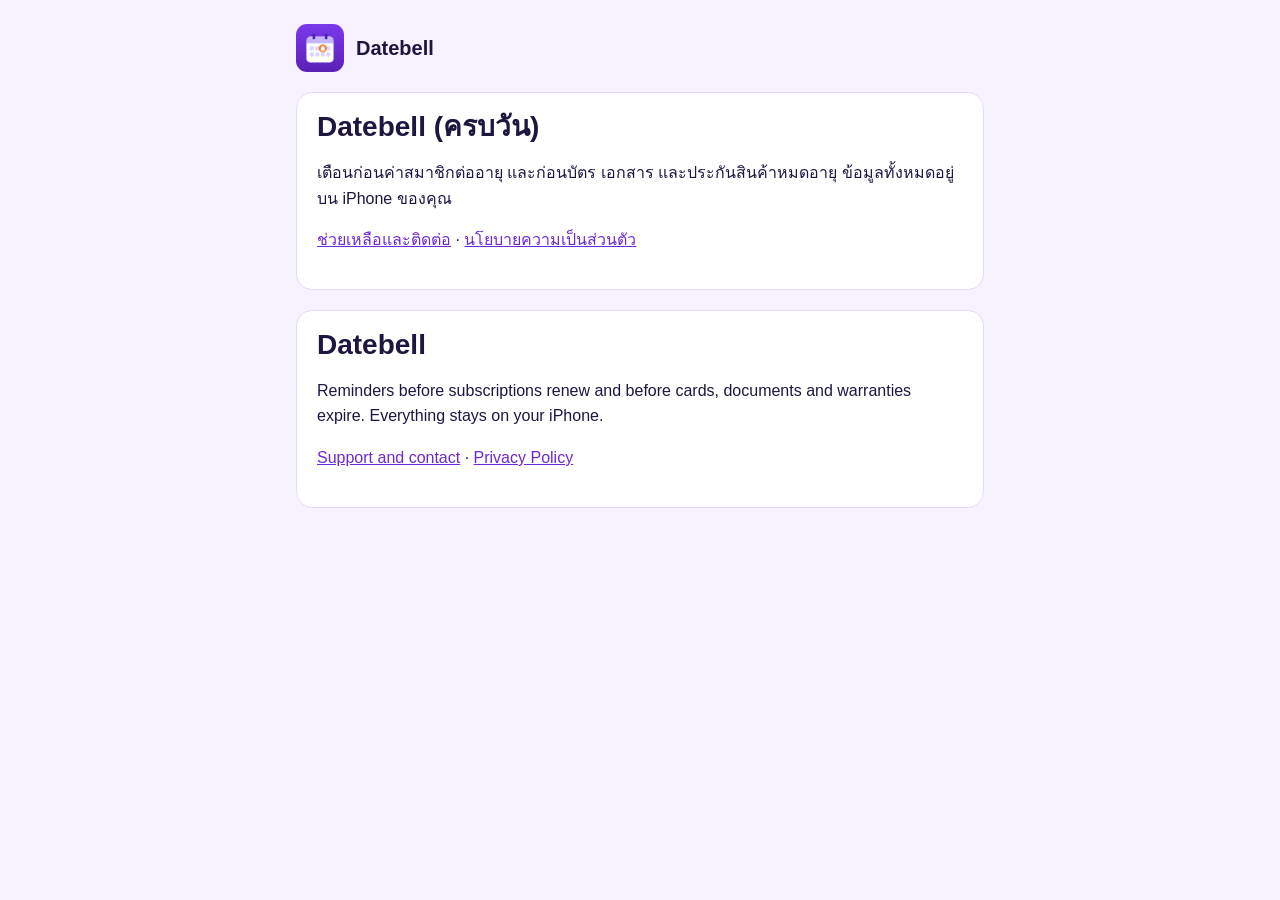
==== index.html @ b577db2e "Publish Datebell privacy policy and support pages Co-Authored-By: Claude Opus 5.5 (1M context) <nore" ====
<!doctype html>
<html lang="th">
<head>
<meta charset="utf-8">
<meta name="viewport" content="width=device-width,initial-scale=1">
<title>Datebell · ครบวัน</title>
<meta name="description" content="Datebell reminds you before subscriptions renew and cards, documents and warranties expire. Everything stays on your iPhone.">
<link rel="stylesheet" href="style.css">
</head>
<body>
<main>
<header><img src="icon.png" alt=""><a href="./">Datebell</a></header>
<section class="lang-block" lang="th">
<h1>Datebell (ครบวัน)</h1>
<p>เตือนก่อนค่าสมาชิกต่ออายุ และก่อนบัตร เอกสาร และประกันสินค้าหมดอายุ ข้อมูลทั้งหมดอยู่บน iPhone ของคุณ</p>
<p><a href="support.html#th">ช่วยเหลือและติดต่อ</a> · <a href="privacy.html#th">นโยบายความเป็นส่วนตัว</a></p>
</section>
<section class="lang-block" lang="en">
<h1>Datebell</h1>
<p>Reminders before subscriptions renew and before cards, documents and warranties expire. Everything stays on your iPhone.</p>
<p><a href="support.html#en">Support and contact</a> · <a href="privacy.html#en">Privacy Policy</a></p>
</section>
</main>
</body>
</html>
---- style.css ----
:root{--ink:#1F1640;--muted:#5B5277;--bg:#F6F2FF;--card:#FFFFFF;--line:#E4DAFB;--accent:#6D28D9}
*{box-sizing:border-box}
body{margin:0;background:var(--bg);color:var(--ink);font:16px/1.6 -apple-system,BlinkMacSystemFont,"Segoe UI","Noto Sans Thai",Sukhumvit Set,Roboto,sans-serif}
main{max-width:720px;margin:0 auto;padding:24px 16px 64px}
header{display:flex;align-items:center;gap:12px;margin-bottom:8px}
header img{width:48px;height:48px;border-radius:11px}
header a{color:inherit;text-decoration:none;font-weight:700;font-size:20px}
nav.lang{margin:8px 0 20px;font-size:15px}
nav.lang a{margin-right:14px}
a{color:var(--accent)}
h1{font-size:28px;line-height:1.25;margin:8px 0 4px}
h2{font-size:20px;margin:28px 0 6px}
h3{font-size:17px;margin:20px 0 4px}
section.lang-block{background:var(--card);border:1px solid var(--line);border-radius:16px;padding:8px 20px 20px;margin:20px 0}
.meta{color:var(--muted);font-size:14px}
.summary{background:#EFE7FF;border-radius:12px;padding:12px 16px}
ul{padding-left:22px}
li{margin:4px 0}
footer{color:var(--muted);font-size:14px;margin-top:32px}
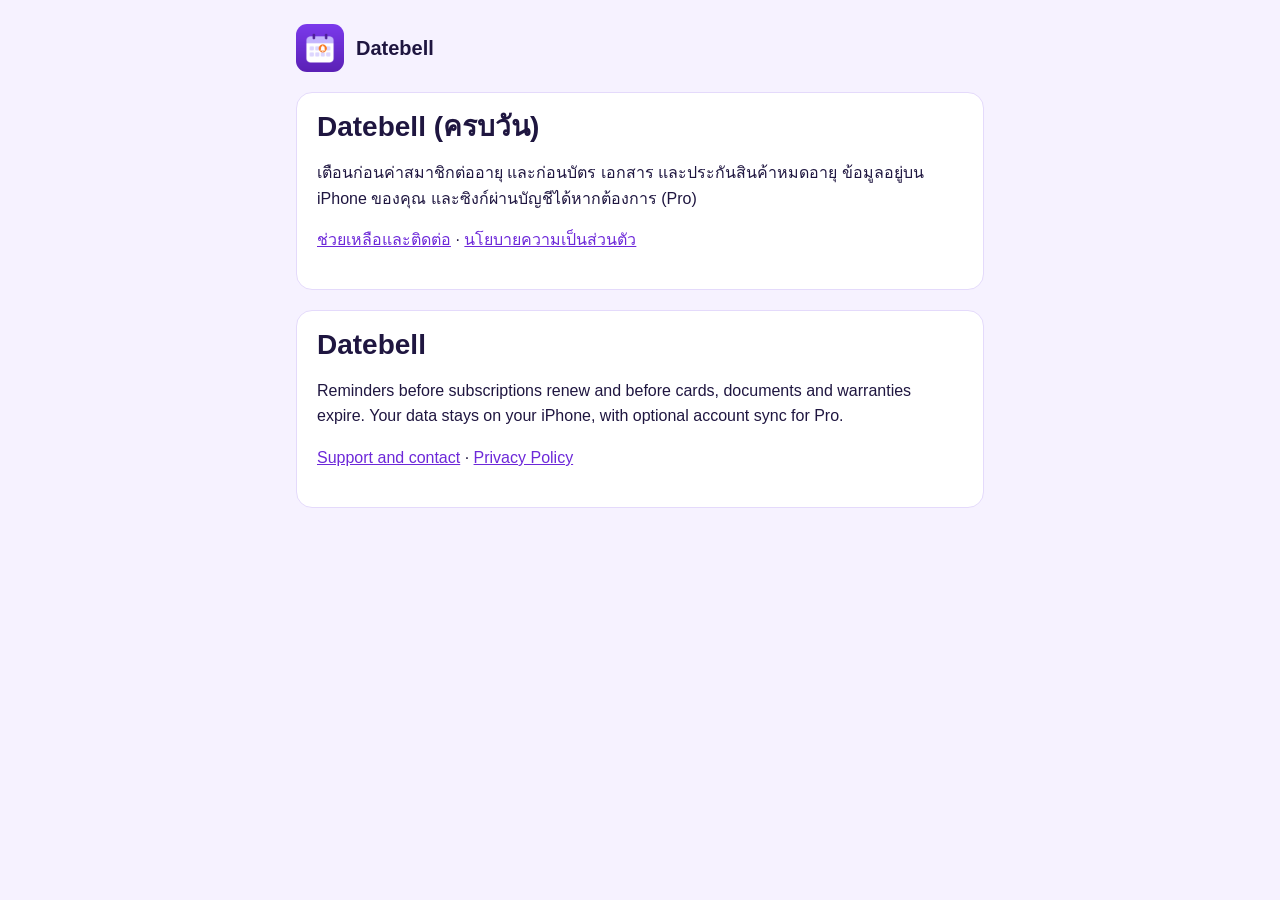
==== commit 5830e442: "Cover optional sign-in and sync in the privacy policy Co-Authored-By: Claude Opus 5.5 (1M context) <" ====
--- a/index.html
+++ b/index.html
@@ -4,7 +4,7 @@
 <meta charset="utf-8">
 <meta name="viewport" content="width=device-width,initial-scale=1">
 <title>Datebell · ครบวัน</title>
-<meta name="description" content="Datebell reminds you before subscriptions renew and cards, documents and warranties expire. Everything stays on your iPhone.">
+<meta name="description" content="Datebell reminds you before subscriptions renew and cards, documents and warranties expire. Data stays on your iPhone, with optional account sync for Pro.">
 <link rel="stylesheet" href="style.css">
 </head>
 <body>
@@ -12,12 +12,12 @@
 <header><img src="icon.png" alt=""><a href="./">Datebell</a></header>
 <section class="lang-block" lang="th">
 <h1>Datebell (ครบวัน)</h1>
-<p>เตือนก่อนค่าสมาชิกต่ออายุ และก่อนบัตร เอกสาร และประกันสินค้าหมดอายุ ข้อมูลทั้งหมดอยู่บน iPhone ของคุณ</p>
+<p>เตือนก่อนค่าสมาชิกต่ออายุ และก่อนบัตร เอกสาร และประกันสินค้าหมดอายุ ข้อมูลอยู่บน iPhone ของคุณ และซิงก์ผ่านบัญชีได้หากต้องการ (Pro)</p>
 <p><a href="support.html#th">ช่วยเหลือและติดต่อ</a> · <a href="privacy.html#th">นโยบายความเป็นส่วนตัว</a></p>
 </section>
 <section class="lang-block" lang="en">
 <h1>Datebell</h1>
-<p>Reminders before subscriptions renew and before cards, documents and warranties expire. Everything stays on your iPhone.</p>
+<p>Reminders before subscriptions renew and before cards, documents and warranties expire. Your data stays on your iPhone, with optional account sync for Pro.</p>
 <p><a href="support.html#en">Support and contact</a> · <a href="privacy.html#en">Privacy Policy</a></p>
 </section>
 </main>
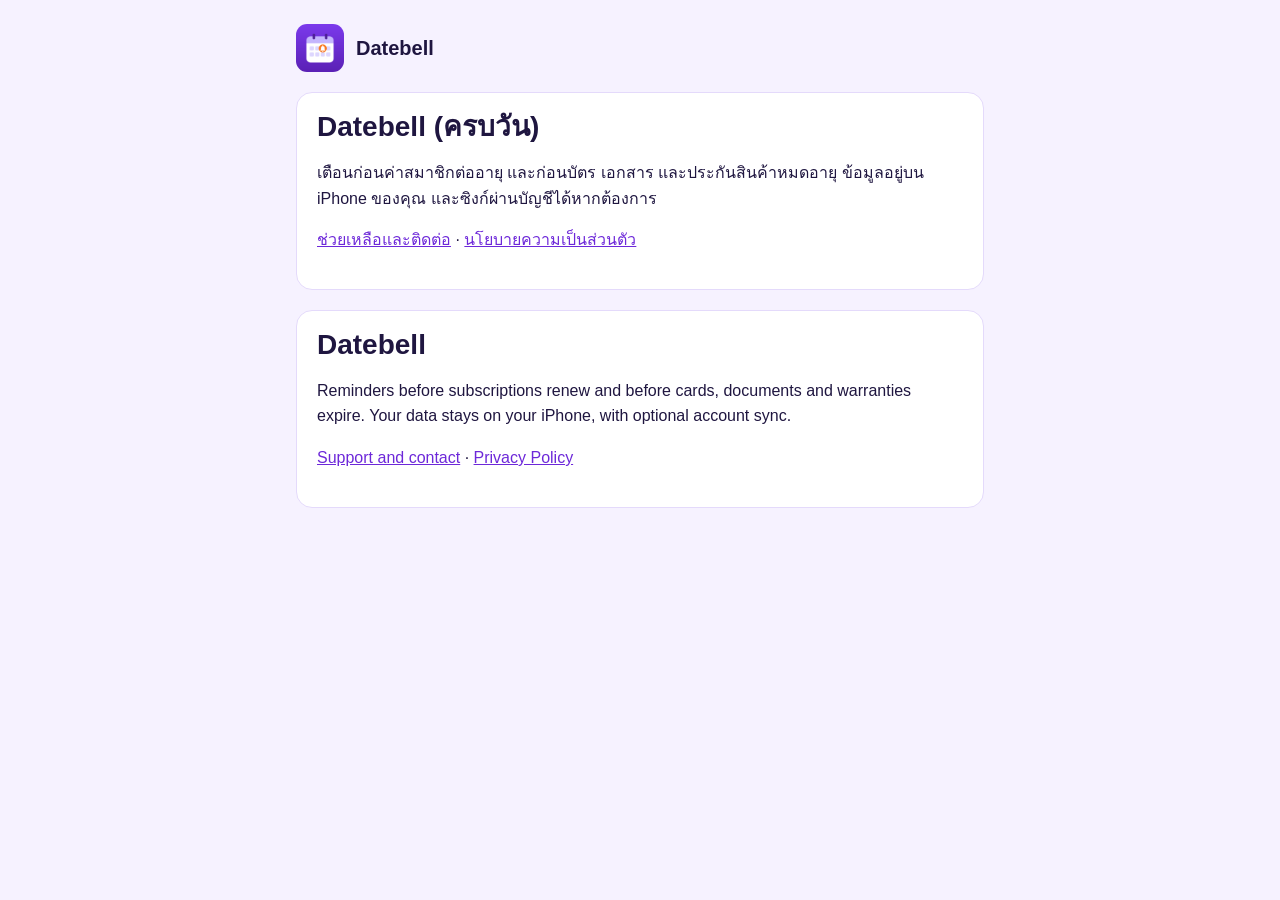
==== commit 52e7b4d0: "Sign-in and sync are free for everyone, not Pro only Copies site/ from the app repo (nn3tt/kropwan)." ====
--- a/index.html
+++ b/index.html
@@ -4,7 +4,7 @@
 <meta charset="utf-8">
 <meta name="viewport" content="width=device-width,initial-scale=1">
 <title>Datebell · ครบวัน</title>
-<meta name="description" content="Datebell reminds you before subscriptions renew and cards, documents and warranties expire. Data stays on your iPhone, with optional account sync for Pro.">
+<meta name="description" content="Datebell reminds you before subscriptions renew and cards, documents and warranties expire. Data stays on your iPhone, with optional account sync.">
 <link rel="stylesheet" href="style.css">
 </head>
 <body>
@@ -12,12 +12,12 @@
 <header><img src="icon.png" alt=""><a href="./">Datebell</a></header>
 <section class="lang-block" lang="th">
 <h1>Datebell (ครบวัน)</h1>
-<p>เตือนก่อนค่าสมาชิกต่ออายุ และก่อนบัตร เอกสาร และประกันสินค้าหมดอายุ ข้อมูลอยู่บน iPhone ของคุณ และซิงก์ผ่านบัญชีได้หากต้องการ (Pro)</p>
+<p>เตือนก่อนค่าสมาชิกต่ออายุ และก่อนบัตร เอกสาร และประกันสินค้าหมดอายุ ข้อมูลอยู่บน iPhone ของคุณ และซิงก์ผ่านบัญชีได้หากต้องการ</p>
 <p><a href="support.html#th">ช่วยเหลือและติดต่อ</a> · <a href="privacy.html#th">นโยบายความเป็นส่วนตัว</a></p>
 </section>
 <section class="lang-block" lang="en">
 <h1>Datebell</h1>
-<p>Reminders before subscriptions renew and before cards, documents and warranties expire. Your data stays on your iPhone, with optional account sync for Pro.</p>
+<p>Reminders before subscriptions renew and before cards, documents and warranties expire. Your data stays on your iPhone, with optional account sync.</p>
 <p><a href="support.html#en">Support and contact</a> · <a href="privacy.html#en">Privacy Policy</a></p>
 </section>
 </main>
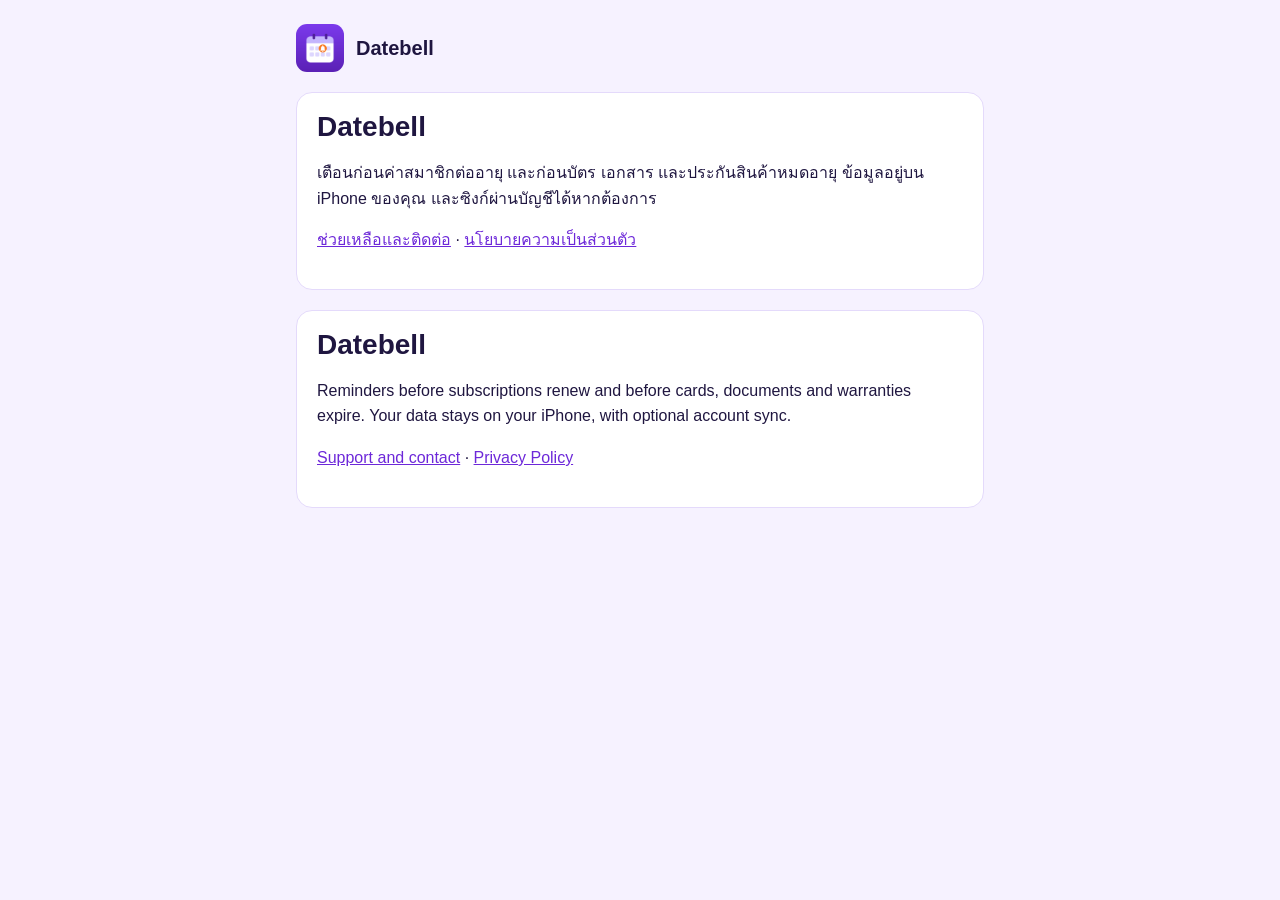
==== commit dc825a81: "Use only the name Datebell, drop ครบวัน Same edit as nn3tt/kropwan#128.  Co-Authored-By: Claude Opus" ====
--- a/index.html
+++ b/index.html
@@ -3,7 +3,7 @@
 <head>
 <meta charset="utf-8">
 <meta name="viewport" content="width=device-width,initial-scale=1">
-<title>Datebell · ครบวัน</title>
+<title>Datebell</title>
 <meta name="description" content="Datebell reminds you before subscriptions renew and cards, documents and warranties expire. Data stays on your iPhone, with optional account sync.">
 <link rel="stylesheet" href="style.css">
 </head>
@@ -11,7 +11,7 @@
 <main>
 <header><img src="icon.png" alt=""><a href="./">Datebell</a></header>
 <section class="lang-block" lang="th">
-<h1>Datebell (ครบวัน)</h1>
+<h1>Datebell</h1>
 <p>เตือนก่อนค่าสมาชิกต่ออายุ และก่อนบัตร เอกสาร และประกันสินค้าหมดอายุ ข้อมูลอยู่บน iPhone ของคุณ และซิงก์ผ่านบัญชีได้หากต้องการ</p>
 <p><a href="support.html#th">ช่วยเหลือและติดต่อ</a> · <a href="privacy.html#th">นโยบายความเป็นส่วนตัว</a></p>
 </section>
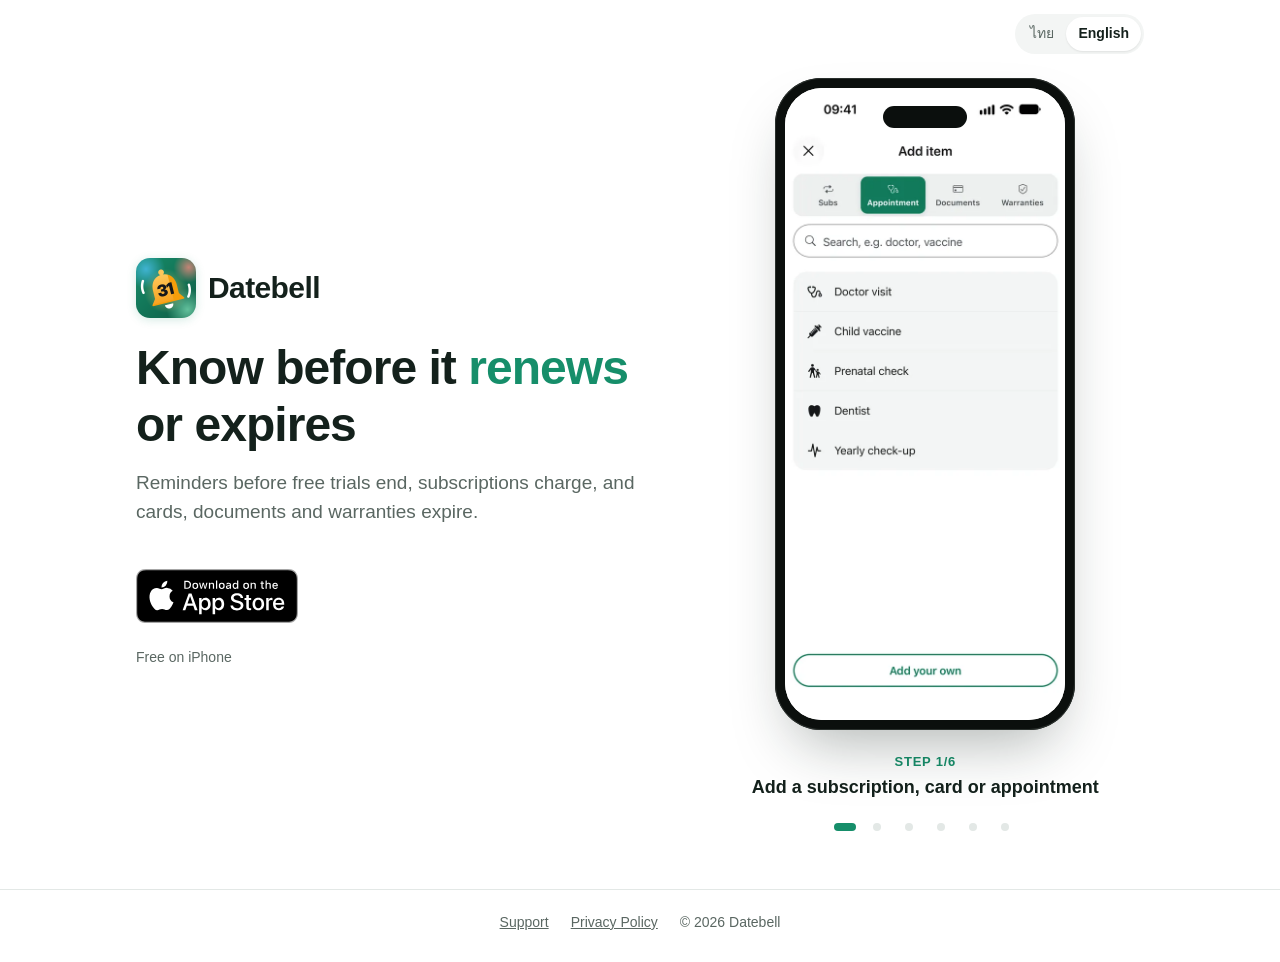
==== commit fdb15936: "Landing page for ads: App Store badge with ?ct= campaign link, how-it-works loop Copied from kropwan" ====
--- a/index.html
+++ b/index.html
@@ -2,24 +2,176 @@
 <html lang="th">
 <head>
 <meta charset="utf-8">
-<meta name="viewport" content="width=device-width,initial-scale=1">
-<title>Datebell</title>
-<meta name="description" content="Datebell reminds you before subscriptions renew and cards, documents and warranties expire. Data stays on your iPhone, with optional account sync.">
-<link rel="stylesheet" href="style.css">
+<meta name="viewport" content="width=device-width,initial-scale=1,viewport-fit=cover">
+<title>Datebell: เตือนก่อนตัดเงินและก่อนหมดอายุ</title>
+<meta name="description" content="Datebell เตือนก่อนหมดทดลองฟรี ก่อนตัดค่าสมาชิก และก่อนบัตร เอกสาร ประกันหมดอายุ ฟรีบน iPhone">
+<meta name="theme-color" content="#FFFFFF">
+<meta property="og:type" content="website">
+<meta property="og:site_name" content="Datebell">
+<meta property="og:title" content="Datebell: รู้ก่อนวันตัดเงินและวันหมดอายุ">
+<meta property="og:description" content="เตือนก่อนหมดทดลองฟรี ก่อนตัดค่าสมาชิก และก่อนบัตร เอกสาร ประกันหมดอายุ ฟรีบน iPhone">
+<meta property="og:url" content="https://nn3tt.github.io/Datebell-site/">
+<meta property="og:image" content="https://nn3tt.github.io/Datebell-site/img/og.png">
+<meta property="og:image:width" content="1200">
+<meta property="og:image:height" content="630">
+<meta name="twitter:card" content="summary_large_image">
+<link rel="icon" href="icon.png">
+<link rel="apple-touch-icon" href="img/icon-180.png">
+<link rel="preload" as="image" href="img/th-1.webp">
+<style>
+:root{--ink:#14211C;--muted:#5A6762;--bg:#FFFFFF;--soft:#F3F5F4;--green:#168E6A;--green-ink:#0F6E52;--line:#E3E8E6}
+*{box-sizing:border-box}
+html{-webkit-text-size-adjust:100%}
+body{margin:0;background:var(--bg);color:var(--ink);font:16px/1.55 -apple-system,BlinkMacSystemFont,"SF Pro Text","Sukhumvit Set","Noto Sans Thai","Segoe UI",Roboto,sans-serif;-webkit-font-smoothing:antialiased}
+a{color:var(--green-ink)}
+.top{max-width:1040px;margin:0 auto;padding:14px 16px 0;display:flex;justify-content:flex-end}
+.lang{display:inline-flex;background:var(--soft);border-radius:999px;padding:3px}
+.lang button{font:inherit;font-size:14px;border:0;background:none;color:var(--muted);padding:6px 12px;border-radius:999px;cursor:pointer;min-height:32px}
+.lang button[aria-pressed="true"]{background:#fff;color:var(--ink);font-weight:600;box-shadow:0 1px 2px rgba(0,0,0,.08)}
+main{max-width:1040px;margin:0 auto;padding:8px 16px 40px;display:grid;gap:36px;align-items:center}
+.hero{text-align:center}
+.brand{display:inline-flex;align-items:center;gap:12px;margin:8px 0 22px}
+.brand img{width:60px;height:60px;border-radius:14px;box-shadow:0 2px 10px rgba(22,142,106,.18)}
+.brand span{font-size:30px;font-weight:800;letter-spacing:-.02em}
+h1{font-size:clamp(30px,8.4vw,48px);line-height:1.18;letter-spacing:-.02em;margin:0 auto 14px;max-width:13em;font-weight:800}
+h1 em{font-style:normal;color:var(--green)}
+.sub{color:var(--muted);font-size:clamp(16px,4.3vw,19px);max-width:30em;margin:0 auto}
+.cta{margin:28px 0 0;display:flex;flex-direction:column;align-items:center;gap:10px}
+.cta a.badge{display:inline-block;padding:14px;line-height:0}
+.cta a.badge img{height:54px;width:auto;display:block}
+.cta small{color:var(--muted);font-size:14px}
+.demo{display:flex;flex-direction:column;align-items:center}
+.phone{position:relative;width:min(290px,74vw);aspect-ratio:600/1304;border-radius:46px;background:#0B0F0D;padding:10px;box-shadow:0 30px 60px -20px rgba(20,33,28,.35),0 0 0 1px #2A302D inset}
+.screen{position:relative;width:100%;height:100%;border-radius:37px;overflow:hidden;background:#fff}
+.screen img{position:absolute;inset:0;width:100%;height:100%;object-fit:cover;opacity:0;transform:translateY(14px) scale(.985);transition:opacity .55s ease,transform .7s cubic-bezier(.2,.8,.2,1)}
+.screen img.on{opacity:1;transform:none}
+.island{position:absolute;top:18px;left:50%;width:30%;height:22px;margin-left:-15%;background:#0B0F0D;border-radius:20px;z-index:2}
+.tap{position:absolute;inset:0;border:0;background:none;cursor:pointer;z-index:3;border-radius:46px}
+.step{margin:22px 0 0;min-height:3.2em;text-align:center;max-width:22em}
+.step b{display:block;color:var(--green);font-size:13px;letter-spacing:.06em;text-transform:uppercase;margin-bottom:2px}
+.step span{font-size:18px;font-weight:600}
+.dots{display:flex;gap:4px;margin-top:10px}
+.dots button{width:28px;height:28px;border:0;background:none;padding:0;cursor:pointer;display:grid;place-items:center}
+.dots button i{display:block;width:8px;height:8px;border-radius:8px;background:var(--line);transition:width .3s,background .3s}
+.dots button[aria-current="true"] i{width:22px;background:var(--green)}
+footer{border-top:1px solid var(--line);margin-top:8px}
+footer div{max-width:1040px;margin:0 auto;padding:22px 16px calc(28px + env(safe-area-inset-bottom));display:flex;flex-wrap:wrap;gap:8px 22px;justify-content:center;color:var(--muted);font-size:14px}
+footer a{color:var(--muted)}
+[data-l]{display:none}
+html[lang="th"] [data-l="th"],html[lang="en"] [data-l="en"]{display:revert}
+@media (min-width:860px){
+  main{grid-template-columns:1.1fr .9fr;padding-top:24px;min-height:calc(100vh - 140px)}
+  .phone{width:min(300px,calc((100vh - 230px) * .46))}
+  .hero{text-align:left}
+  h1,.sub{margin-left:0}
+  .cta{align-items:flex-start}
+  .cta a.badge{margin-left:-14px}
+}
+@media (prefers-reduced-motion:reduce){.screen img{transition:none;transform:none}}
+</style>
 </head>
 <body>
+<div class="top">
+  <div class="lang" role="group" aria-label="Language">
+    <button type="button" data-set="th" aria-pressed="true" lang="th">ไทย</button>
+    <button type="button" data-set="en" aria-pressed="false" lang="en">English</button>
+  </div>
+</div>
 <main>
-<header><img src="icon.png" alt=""><a href="./">Datebell</a></header>
-<section class="lang-block" lang="th">
-<h1>Datebell</h1>
-<p>เตือนก่อนค่าสมาชิกต่ออายุ และก่อนบัตร เอกสาร และประกันสินค้าหมดอายุ ข้อมูลอยู่บน iPhone ของคุณ และซิงก์ผ่านบัญชีได้หากต้องการ</p>
-<p><a href="support.html#th">ช่วยเหลือและติดต่อ</a> · <a href="privacy.html#th">นโยบายความเป็นส่วนตัว</a></p>
-</section>
-<section class="lang-block" lang="en">
-<h1>Datebell</h1>
-<p>Reminders before subscriptions renew and before cards, documents and warranties expire. Your data stays on your iPhone, with optional account sync.</p>
-<p><a href="support.html#en">Support and contact</a> · <a href="privacy.html#en">Privacy Policy</a></p>
-</section>
+  <section class="hero">
+    <div class="brand"><img src="icon.png" alt="" width="60" height="60"><span>Datebell</span></div>
+    <h1><span data-l="th" lang="th">รู้ก่อน<em>วันตัดเงิน</em><br>และวันหมดอายุ</span><span data-l="en" lang="en">Know before it <em>renews</em> or&nbsp;expires</span></h1>
+    <p class="sub"><span data-l="th" lang="th">เตือนก่อนหมดทดลองฟรี ก่อนตัดค่าสมาชิก และก่อนบัตร เอกสาร ประกันหมดอายุ</span><span data-l="en" lang="en">Reminders before free trials end, subscriptions charge, and cards, documents and warranties expire.</span></p>
+    <div class="cta">
+      <a class="badge" id="store" href="https://apps.apple.com/app/id6821503223">
+        <img id="badge" src="img/badge-en.svg" alt="Download on the App Store" width="162" height="54">
+      </a>
+      <small><span data-l="th" lang="th">ฟรีบน iPhone</span><span data-l="en" lang="en">Free on iPhone</span></small>
+    </div>
+  </section>
+  <section class="demo" aria-label="How Datebell works">
+    <div class="phone">
+      <div class="screen" id="screen"><div class="island"></div></div>
+      <button class="tap" type="button" id="next" aria-label="Next screen"></button>
+    </div>
+    <p class="step" aria-live="polite"><b id="stepN"></b><span id="stepT"></span></p>
+    <div class="dots" id="dots"></div>
+  </section>
 </main>
+<footer><div>
+  <a href="support.html"><span data-l="th" lang="th">ช่วยเหลือและติดต่อ</span><span data-l="en" lang="en">Support</span></a>
+  <a href="privacy.html"><span data-l="th" lang="th">นโยบายความเป็นส่วนตัว</span><span data-l="en" lang="en">Privacy Policy</span></a>
+  <span>© 2026 Datebell</span>
+</div></footer>
+<script>
+(function(){
+  var q=new URLSearchParams(location.search);
+  var APP='6821503223',PT='129594804';
+  var ct=(q.get('ct')||'').trim();
+  var a=document.getElementById('store');
+  if(/^[A-Za-z0-9._-]{1,40}$/.test(ct)){
+    a.href='https://apps.apple.com/app/apple-store/id'+APP+'?pt='+PT+'&ct='+encodeURIComponent(ct)+'&mt=8';
+  }
+
+  var STEPS={
+    th:['เพิ่มค่าสมาชิก บัตร หรือนัดหมาย','รวมค่าสมาชิกไว้ที่เดียว เห็นยอดต่อเดือน','ใบขับขี่ พาสปอร์ต ประกัน เตือนก่อนหมดอายุ','นัดหมอ ฉีดวัคซีน เตือนล่วงหน้า','เปิดปฏิทิน รู้เลยว่าวันไหนจ่ายอะไร','แล้ว Datebell ก็เตือนก่อนถึงวัน'],
+    en:['Add a subscription, card or appointment','All your subscriptions in one place','Licence, passport, insurance: reminded before they expire','Doctor visits and vaccines, reminded ahead','See the whole month on a calendar','Then Datebell reminds you before the day']
+  };
+  var LABEL={th:'ขั้นที่ ',en:'Step '};
+  var BADGE={th:'https://tools.applemarketingtools.com/api/badges/download-on-the-app-store/black/th-th',en:'img/badge-en.svg'};
+  var BADGE_ALT={th:'ดาวน์โหลดบน App Store',en:'Download on the App Store'};
+  var N=6,i=0,lang,timer=null,imgs={};
+  var screen=document.getElementById('screen'),dots=document.getElementById('dots');
+  var reduce=window.matchMedia&&matchMedia('(prefers-reduced-motion: reduce)').matches;
+
+  for(var k=0;k<N;k++){
+    var d=document.createElement('button');d.type='button';d.innerHTML='<i></i>';
+    d.setAttribute('aria-label',String(k+1));
+    d.onclick=(function(n){return function(){go(n);restart();}})(k);
+    dots.appendChild(d);
+  }
+  function load(l){
+    if(imgs[l])return imgs[l];
+    imgs[l]=[];
+    for(var k=0;k<N;k++){
+      var im=new Image();im.src='img/'+l+'-'+(k+1)+'.webp';im.alt='';im.decoding='async';
+      im.width=600;im.height=1304;imgs[l].push(im);
+    }
+    return imgs[l];
+  }
+  function go(n){
+    i=(n+N)%N;
+    var list=imgs[lang];
+    Array.prototype.forEach.call(screen.querySelectorAll('img'),function(im){im.classList.toggle('on',im===list[i]);});
+    document.getElementById('stepN').textContent=LABEL[lang]+(i+1)+'/'+N;
+    document.getElementById('stepT').textContent=STEPS[lang][i];
+    Array.prototype.forEach.call(dots.children,function(d,k){d.setAttribute('aria-current',k===i?'true':'false');});
+  }
+  function restart(){
+    clearInterval(timer);timer=null;
+    if(!reduce&&!document.hidden)timer=setInterval(function(){go(i+1);},2800);
+  }
+  function setLang(l){
+    lang=l;document.documentElement.lang=l;
+    try{localStorage.setItem('db-lang',l);}catch(e){}
+    Array.prototype.forEach.call(document.querySelectorAll('.lang button'),function(b){b.setAttribute('aria-pressed',b.dataset.set===l?'true':'false');});
+    Array.prototype.forEach.call(screen.querySelectorAll('img'),function(im){im.remove();});
+    load(l).forEach(function(im){screen.appendChild(im);});
+    var b=document.getElementById('badge');
+    b.onerror=function(){b.onerror=null;b.src=BADGE.en;};
+    b.src=BADGE[l];b.alt=BADGE_ALT[l];
+    go(i);restart();
+  }
+  document.querySelectorAll('.lang button').forEach(function(b){b.onclick=function(){setLang(b.dataset.set);};});
+  document.getElementById('next').onclick=function(){go(i+1);restart();};
+  document.addEventListener('visibilitychange',restart);
+
+  var saved=null;try{saved=localStorage.getItem('db-lang');}catch(e){}
+  var start=q.get('lang')==='en'||q.get('lang')==='th'?q.get('lang')
+    :/-th-|^th-|-th$/.test(ct)?'th'
+    :saved||(/^th\b/i.test(navigator.language||'')?'th':(ct?'th':'en'));
+  setLang(start);
+})();
+</script>
 </body>
 </html>
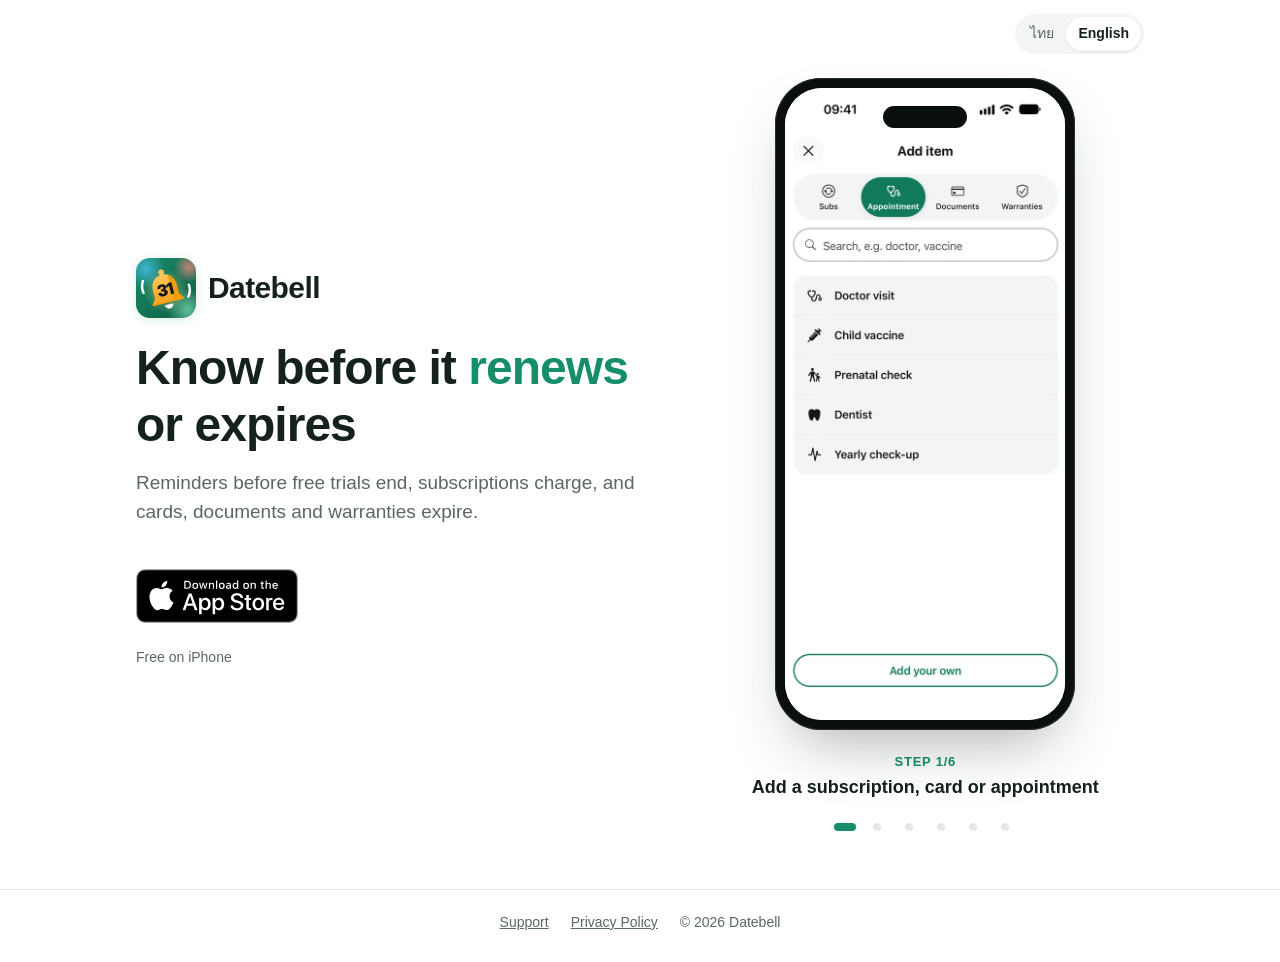
==== commit 54d7b75c: "Website: 1.3.0 screens in the phone demo and link preview Build 101 Simulator shots (icon-only tab b" ====
--- a/index.html
+++ b/index.html
@@ -115,7 +115,7 @@
 
   var STEPS={
     th:['เพิ่มค่าสมาชิก บัตร หรือนัดหมาย','รวมค่าสมาชิกไว้ที่เดียว เห็นยอดต่อเดือน','ใบขับขี่ พาสปอร์ต ประกัน เตือนก่อนหมดอายุ','นัดหมอ ฉีดวัคซีน เตือนล่วงหน้า','เปิดปฏิทิน รู้เลยว่าวันไหนจ่ายอะไร','แล้ว Datebell ก็เตือนก่อนถึงวัน'],
-    en:['Add a subscription, card or appointment','All your subscriptions in one place','Licence, passport, insurance: reminded before they expire','Doctor visits and vaccines, reminded ahead','See the whole month on a calendar','Then Datebell reminds you before the day']
+    en:['Add a subscription, card or appointment','All your subscriptions and the monthly total','Licence, passport, warranties: reminded before they expire','Doctor visits and vaccines, reminded ahead','See the whole month on a calendar','Then Datebell reminds you before the day']
   };
   var LABEL={th:'ขั้นที่ ',en:'Step '};
   var BADGE={th:'https://tools.applemarketingtools.com/api/badges/download-on-the-app-store/black/th-th',en:'img/badge-en.svg'};
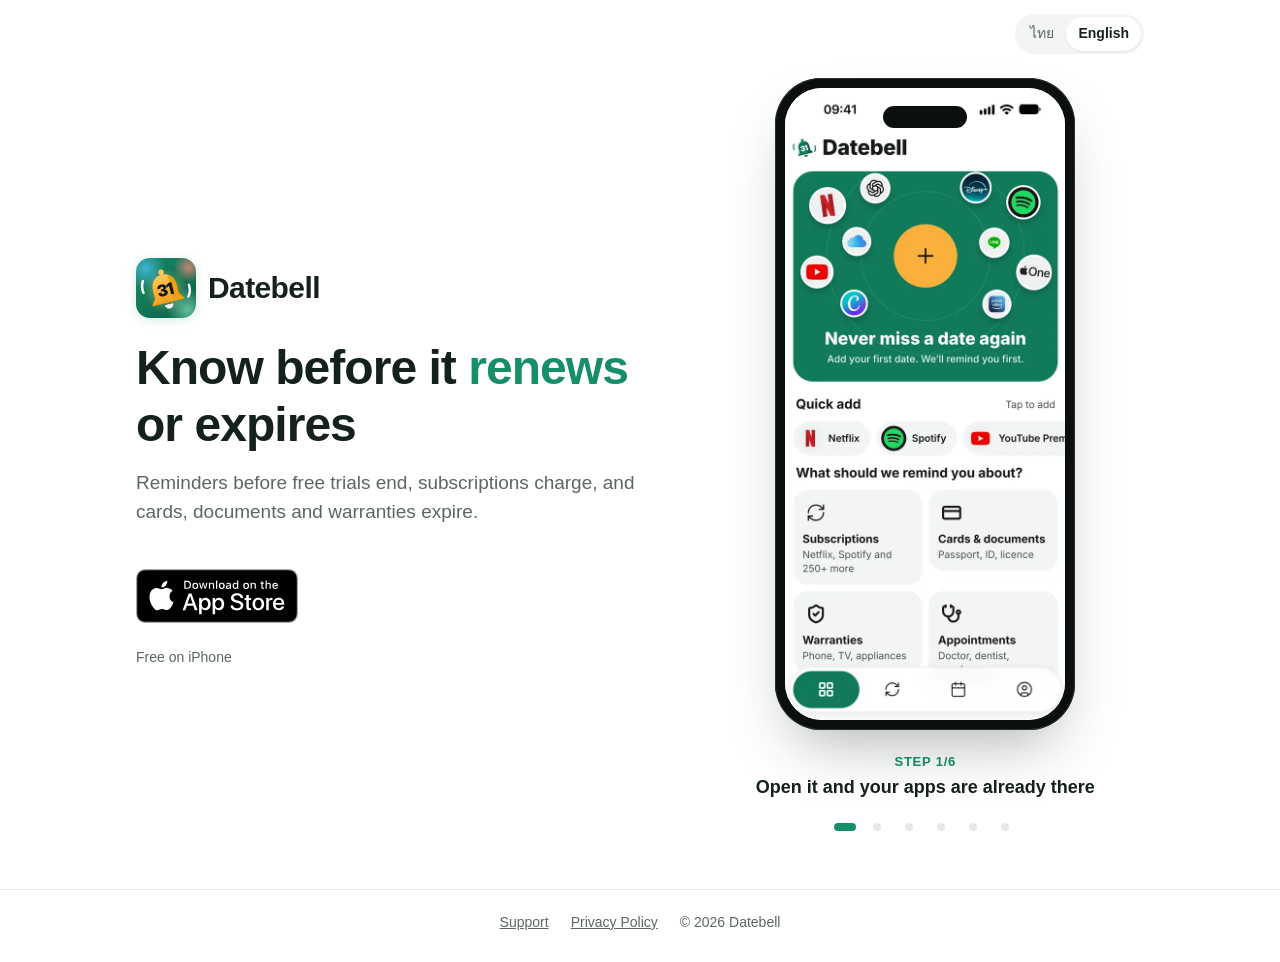
==== commit 6d63c608: "Website: demo opens on the first screen and plays a customer journey First screen with app logos, qu" ====
--- a/index.html
+++ b/index.html
@@ -114,8 +114,8 @@
   }
 
   var STEPS={
-    th:['เพิ่มค่าสมาชิก บัตร หรือนัดหมาย','รวมค่าสมาชิกไว้ที่เดียว เห็นยอดต่อเดือน','ใบขับขี่ พาสปอร์ต ประกัน เตือนก่อนหมดอายุ','นัดหมอ ฉีดวัคซีน เตือนล่วงหน้า','เปิดปฏิทิน รู้เลยว่าวันไหนจ่ายอะไร','แล้ว Datebell ก็เตือนก่อนถึงวัน'],
-    en:['Add a subscription, card or appointment','All your subscriptions and the monthly total','Licence, passport, warranties: reminded before they expire','Doctor visits and vaccines, reminded ahead','See the whole month on a calendar','Then Datebell reminds you before the day']
+    th:['เปิดมาก็เจอแอปที่คุณใช้อยู่','แตะ Netflix ใส่ราคากับวันที่ แล้วบันทึก','ทุกวันสำคัญอยู่ในหน้าเดียว','Datebell เตือนก่อนทดลองฟรีหมด 2 วัน','ไม่ใช้ต่อ? มีวิธียกเลิกให้เลย','เห็นยอดค่าสมาชิกรวมต่อเดือน'],
+    en:['Open it and your apps are already there','Tap Netflix, add the price and date, save','Every date on one screen','Reminded 2 days before the trial ends','Not keeping it? The steps to cancel are right there','See what you pay each month']
   };
   var LABEL={th:'ขั้นที่ ',en:'Step '};
   var BADGE={th:'https://tools.applemarketingtools.com/api/badges/download-on-the-app-store/black/th-th',en:'img/badge-en.svg'};
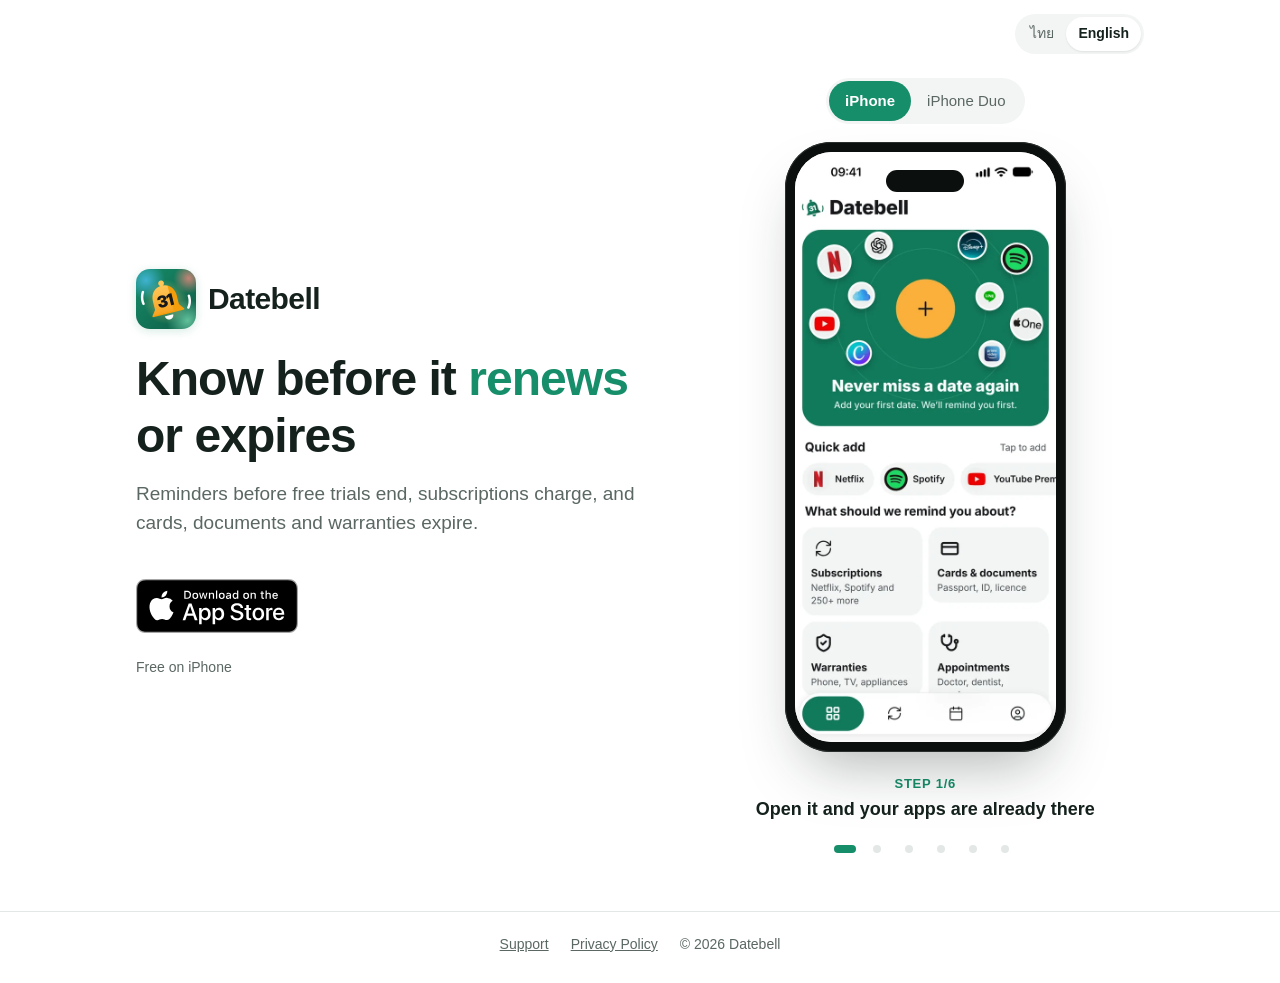
==== commit 247483f0: "Website: iPhone / iPhone Duo switch on the demo Adds an iPhone Duo option next to the iPhone demo: 5" ====
--- a/index.html
+++ b/index.html
@@ -49,7 +49,7 @@
 .tap{position:absolute;inset:0;border:0;background:none;cursor:pointer;z-index:3;border-radius:46px}
 .step{margin:22px 0 0;min-height:3.2em;text-align:center;max-width:22em}
 .step b{display:block;color:var(--green);font-size:13px;letter-spacing:.06em;text-transform:uppercase;margin-bottom:2px}
-.step span{font-size:18px;font-weight:600}
+.step span{font-size:18px;font-weight:600;text-wrap:balance;display:block}
 .dots{display:flex;gap:4px;margin-top:10px}
 .dots button{width:28px;height:28px;border:0;background:none;padding:0;cursor:pointer;display:grid;place-items:center}
 .dots button i{display:block;width:8px;height:8px;border-radius:8px;background:var(--line);transition:width .3s,background .3s}
@@ -59,15 +59,35 @@
 footer a{color:var(--muted)}
 [data-l]{display:none}
 html[lang="th"] [data-l="th"],html[lang="en"] [data-l="en"]{display:revert}
+/* device switch + iPhone Duo */
+.dev{display:inline-flex;background:var(--soft);border-radius:999px;padding:3px;margin:0 0 18px}
+.dev button{font:inherit;font-size:15px;border:0;background:none;color:var(--muted);padding:8px 16px;border-radius:999px;cursor:pointer;min-height:40px}
+.dev button[aria-pressed="true"]{background:var(--green);color:#fff;font-weight:600}
+.dev button:focus-visible,.lang button:focus-visible{outline:2px solid var(--green-ink);outline-offset:2px}
+.demo{--dw:min(420px,calc(100vw - 40px));--k:1.12}
+.duo-stage{width:var(--dw);height:calc(var(--dw) * var(--k));display:none;place-items:center}
+.demo.is-duo .phone{display:none}
+.demo.is-duo .duo-stage{display:grid}
+.duo{position:relative;border-radius:30px;background:#0B0F0D;padding:8px;box-shadow:0 30px 60px -20px rgba(20,33,28,.35),0 0 0 1px #2A302D inset;transition:width .6s cubic-bezier(.2,.8,.2,1),height .6s cubic-bezier(.2,.8,.2,1)}
+.duo.wide{width:var(--dw);height:calc((var(--dw) - 16px) / 1.4218 + 16px)}
+.duo.tall{height:calc(var(--dw) * var(--k));width:calc((var(--dw) * var(--k) - 16px) * .7038 + 16px)}
+.duo.fold{height:calc(var(--dw) * var(--k));width:calc((var(--dw) * var(--k) - 16px) * .687 + 16px)}
+.duo .screen{border-radius:22px}
+.duo .screen img{object-fit:cover;object-position:center top}
+.duo .crease{position:absolute;z-index:2;pointer-events:none;opacity:0;transition:opacity .4s}
+.duo.wide .crease{opacity:1;top:8px;bottom:8px;left:50%;width:2px;margin-left:-1px;background:linear-gradient(90deg,rgba(0,0,0,.05),rgba(255,255,255,.5),rgba(0,0,0,.05))}
+.duo.tall .crease{opacity:1;left:8px;right:8px;top:50%;height:2px;margin-top:-1px;background:linear-gradient(180deg,rgba(0,0,0,.05),rgba(255,255,255,.5),rgba(0,0,0,.05))}
+.duo .tap{border-radius:30px}
 @media (min-width:860px){
   main{grid-template-columns:1.1fr .9fr;padding-top:24px;min-height:calc(100vh - 140px)}
-  .phone{width:min(300px,calc((100vh - 230px) * .46))}
+  .phone{width:min(300px,calc((100vh - 290px) * .46))}
   .hero{text-align:left}
   h1,.sub{margin-left:0}
   .cta{align-items:flex-start}
   .cta a.badge{margin-left:-14px}
+  .demo{--dw:min(460px,42vw,calc((100vh - 280px) / .95));--k:.95}
 }
-@media (prefers-reduced-motion:reduce){.screen img{transition:none;transform:none}}
+@media (prefers-reduced-motion:reduce){.screen img{transition:none;transform:none}.duo{transition:none}}
 </style>
 </head>
 <body>
@@ -89,10 +109,21 @@
       <small><span data-l="th" lang="th">ฟรีบน iPhone</span><span data-l="en" lang="en">Free on iPhone</span></small>
     </div>
   </section>
-  <section class="demo" aria-label="How Datebell works">
+  <section class="demo" id="demo" aria-label="How Datebell works">
+    <div class="dev" role="group" id="devs" aria-label="Device">
+      <button type="button" data-dev="phone" aria-pressed="true">iPhone</button>
+      <button type="button" data-dev="duo" aria-pressed="false">iPhone Duo</button>
+    </div>
     <div class="phone">
       <div class="screen" id="screen"><div class="island"></div></div>
       <button class="tap" type="button" id="next" aria-label="Next screen"></button>
+    </div>
+    <div class="duo-stage">
+      <div class="duo wide" id="duo">
+        <div class="screen" id="duoScreen"></div>
+        <div class="crease"></div>
+        <button class="tap" type="button" id="duoNext" aria-label="Next screen"></button>
+      </div>
     </div>
     <p class="step" aria-live="polite"><b id="stepN"></b><span id="stepT"></span></p>
     <div class="dots" id="dots"></div>
@@ -117,34 +148,56 @@
     th:['เปิดมาก็เจอแอปที่คุณใช้อยู่','แตะ Netflix ใส่ราคากับวันที่ แล้วบันทึก','ทุกวันสำคัญอยู่ในหน้าเดียว','Datebell เตือนก่อนทดลองฟรีหมด 2 วัน','ไม่ใช้ต่อ? มีวิธียกเลิกให้เลย','เห็นยอดค่าสมาชิกรวมต่อเดือน'],
     en:['Open it and your apps are already there','Tap Netflix, add the price and date, save','Every date on one screen','Reminded 2 days before the trial ends','Not keeping it? The steps to cancel are right there','See what you pay each month']
   };
+  var DUO_STEPS={
+    th:['กางจอ รายการอยู่ซ้าย รายละเอียดอยู่ขวา','เพิ่มของใหม่ทางขวา รายการเดิมก็ยังอยู่ทางซ้าย','ตั้งจอขึ้น ก็เห็นครบในหน้าเดียว','พับจอแล้ว ปุ่ม + ก็อยู่ใกล้นิ้วโป้ง','ติ๊กจ่ายแล้วได้ด้วยมือเดียว'],
+    en:['Unfold it: your list on the left, details on the right','Add something new on the right, your list stays put','Turn it upright and it all fits on one screen','Folded, the + button sits right by your thumb','Tick off payments with one hand']
+  };
+  var DUO_SHAPE=['wide','wide','tall','fold','fold'];
+  var DUO_SIZE={wide:[1200,844],tall:[720,1023],fold:[720,1048]};
   var LABEL={th:'ขั้นที่ ',en:'Step '};
+  var DEV_LABEL={th:'ดูบนเครื่อง',en:'Device'};
   var BADGE={th:'https://tools.applemarketingtools.com/api/badges/download-on-the-app-store/black/th-th',en:'img/badge-en.svg'};
   var BADGE_ALT={th:'ดาวน์โหลดบน App Store',en:'Download on the App Store'};
-  var N=6,i=0,lang,timer=null,imgs={};
+  var N=6,i=0,lang,dev='phone',timer=null,imgs={};
   var screen=document.getElementById('screen'),dots=document.getElementById('dots');
+  var duoScreen=document.getElementById('duoScreen'),duo=document.getElementById('duo'),demo=document.getElementById('demo');
+  function cur(){return dev==='duo'?duoScreen:screen;}
   var reduce=window.matchMedia&&matchMedia('(prefers-reduced-motion: reduce)').matches;
 
-  for(var k=0;k<N;k++){
-    var d=document.createElement('button');d.type='button';d.innerHTML='<i></i>';
-    d.setAttribute('aria-label',String(k+1));
-    d.onclick=(function(n){return function(){go(n);restart();}})(k);
-    dots.appendChild(d);
+  function makeDots(){
+    dots.innerHTML='';
+    for(var k=0;k<N;k++){
+      var d=document.createElement('button');d.type='button';d.innerHTML='<i></i>';
+      d.setAttribute('aria-label',String(k+1));
+      d.onclick=(function(n){return function(){go(n);restart();}})(k);
+      dots.appendChild(d);
+    }
   }
   function load(l){
-    if(imgs[l])return imgs[l];
-    imgs[l]=[];
+    var key=dev+'-'+l;
+    if(imgs[key])return imgs[key];
+    imgs[key]=[];
     for(var k=0;k<N;k++){
-      var im=new Image();im.src='img/'+l+'-'+(k+1)+'.webp';im.alt='';im.decoding='async';
-      im.width=600;im.height=1304;imgs[l].push(im);
+      var im=new Image();im.alt='';im.decoding='async';
+      if(dev==='duo'){var sz=DUO_SIZE[DUO_SHAPE[k]];im.src='img/duo-'+l+'-'+(k+1)+'.webp';im.width=sz[0];im.height=sz[1];}
+      else{im.src='img/'+l+'-'+(k+1)+'.webp';im.width=600;im.height=1304;}
+      imgs[key].push(im);
     }
-    return imgs[l];
+    return imgs[key];
+  }
+  function show(){
+    var box=cur();
+    Array.prototype.forEach.call(screen.querySelectorAll('img'),function(im){im.remove();});
+    Array.prototype.forEach.call(duoScreen.querySelectorAll('img'),function(im){im.remove();});
+    load(lang).forEach(function(im){box.appendChild(im);});
   }
   function go(n){
     i=(n+N)%N;
-    var list=imgs[lang];
-    Array.prototype.forEach.call(screen.querySelectorAll('img'),function(im){im.classList.toggle('on',im===list[i]);});
+    var list=imgs[dev+'-'+lang];
+    Array.prototype.forEach.call(cur().querySelectorAll('img'),function(im){im.classList.toggle('on',im===list[i]);});
+    if(dev==='duo')duo.className='duo '+DUO_SHAPE[i];
     document.getElementById('stepN').textContent=LABEL[lang]+(i+1)+'/'+N;
-    document.getElementById('stepT').textContent=STEPS[lang][i];
+    document.getElementById('stepT').textContent=(dev==='duo'?DUO_STEPS:STEPS)[lang][i];
     Array.prototype.forEach.call(dots.children,function(d,k){d.setAttribute('aria-current',k===i?'true':'false');});
   }
   function restart(){
@@ -155,8 +208,8 @@
     lang=l;document.documentElement.lang=l;
     try{localStorage.setItem('db-lang',l);}catch(e){}
     Array.prototype.forEach.call(document.querySelectorAll('.lang button'),function(b){b.setAttribute('aria-pressed',b.dataset.set===l?'true':'false');});
-    Array.prototype.forEach.call(screen.querySelectorAll('img'),function(im){im.remove();});
-    load(l).forEach(function(im){screen.appendChild(im);});
+    document.getElementById('devs').setAttribute('aria-label',DEV_LABEL[l]);
+    show();
     var b=document.getElementById('badge');
     b.onerror=function(){b.onerror=null;b.src=BADGE.en;};
     b.src=BADGE[l];b.alt=BADGE_ALT[l];
@@ -164,6 +217,17 @@
   }
   document.querySelectorAll('.lang button').forEach(function(b){b.onclick=function(){setLang(b.dataset.set);};});
   document.getElementById('next').onclick=function(){go(i+1);restart();};
+  document.getElementById('duoNext').onclick=function(){go(i+1);restart();};
+  function setDev(d,keep){
+    if(d===dev&&keep)return;
+    dev=d;N=d==='duo'?5:6;i=0;
+    demo.classList.toggle('is-duo',d==='duo');
+    Array.prototype.forEach.call(document.querySelectorAll('.dev button'),function(b){b.setAttribute('aria-pressed',b.dataset.dev===d?'true':'false');});
+    makeDots();
+    if(lang){show();go(0);restart();}
+  }
+  document.querySelectorAll('.dev button').forEach(function(b){b.onclick=function(){setDev(b.dataset.dev,true);};});
+  setDev(/^duo$/i.test(q.get('device')||'')?'duo':'phone');
   document.addEventListener('visibilitychange',restart);
 
   var saved=null;try{saved=localStorage.getItem('db-lang');}catch(e){}
